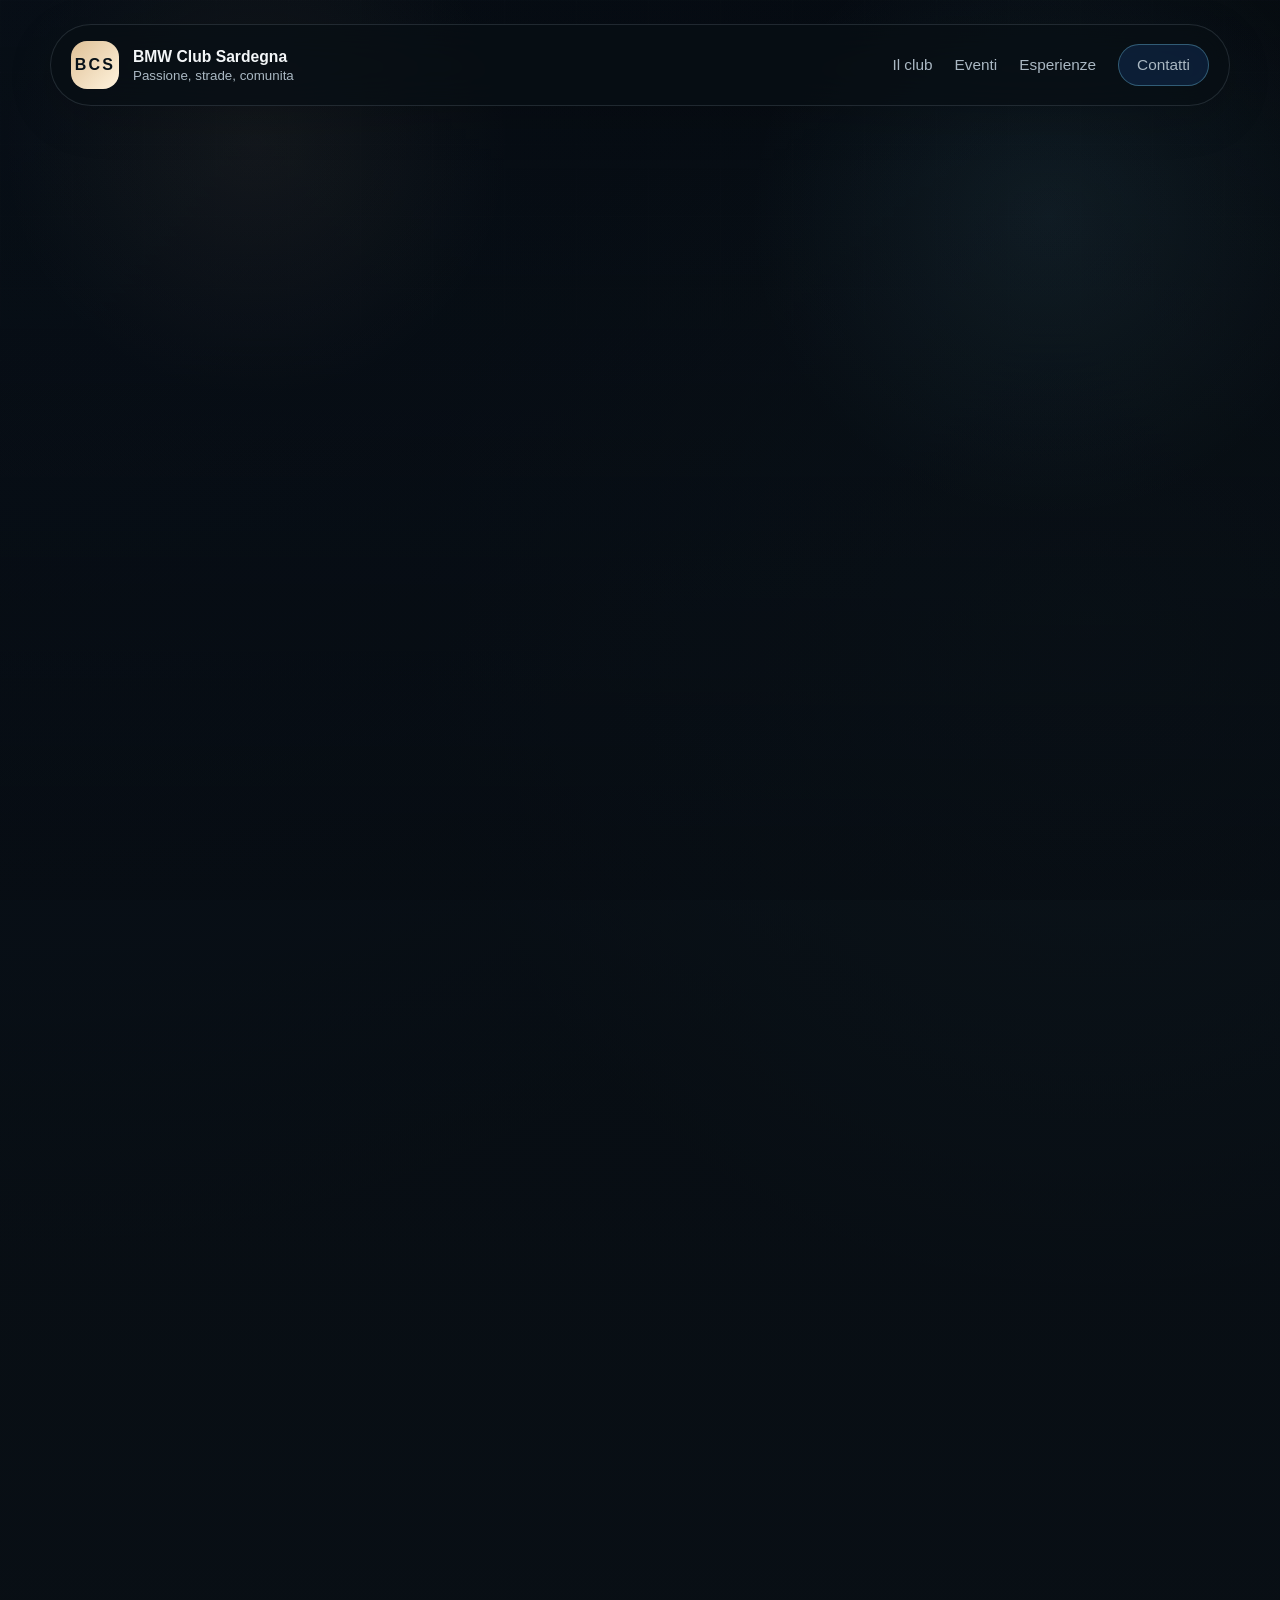
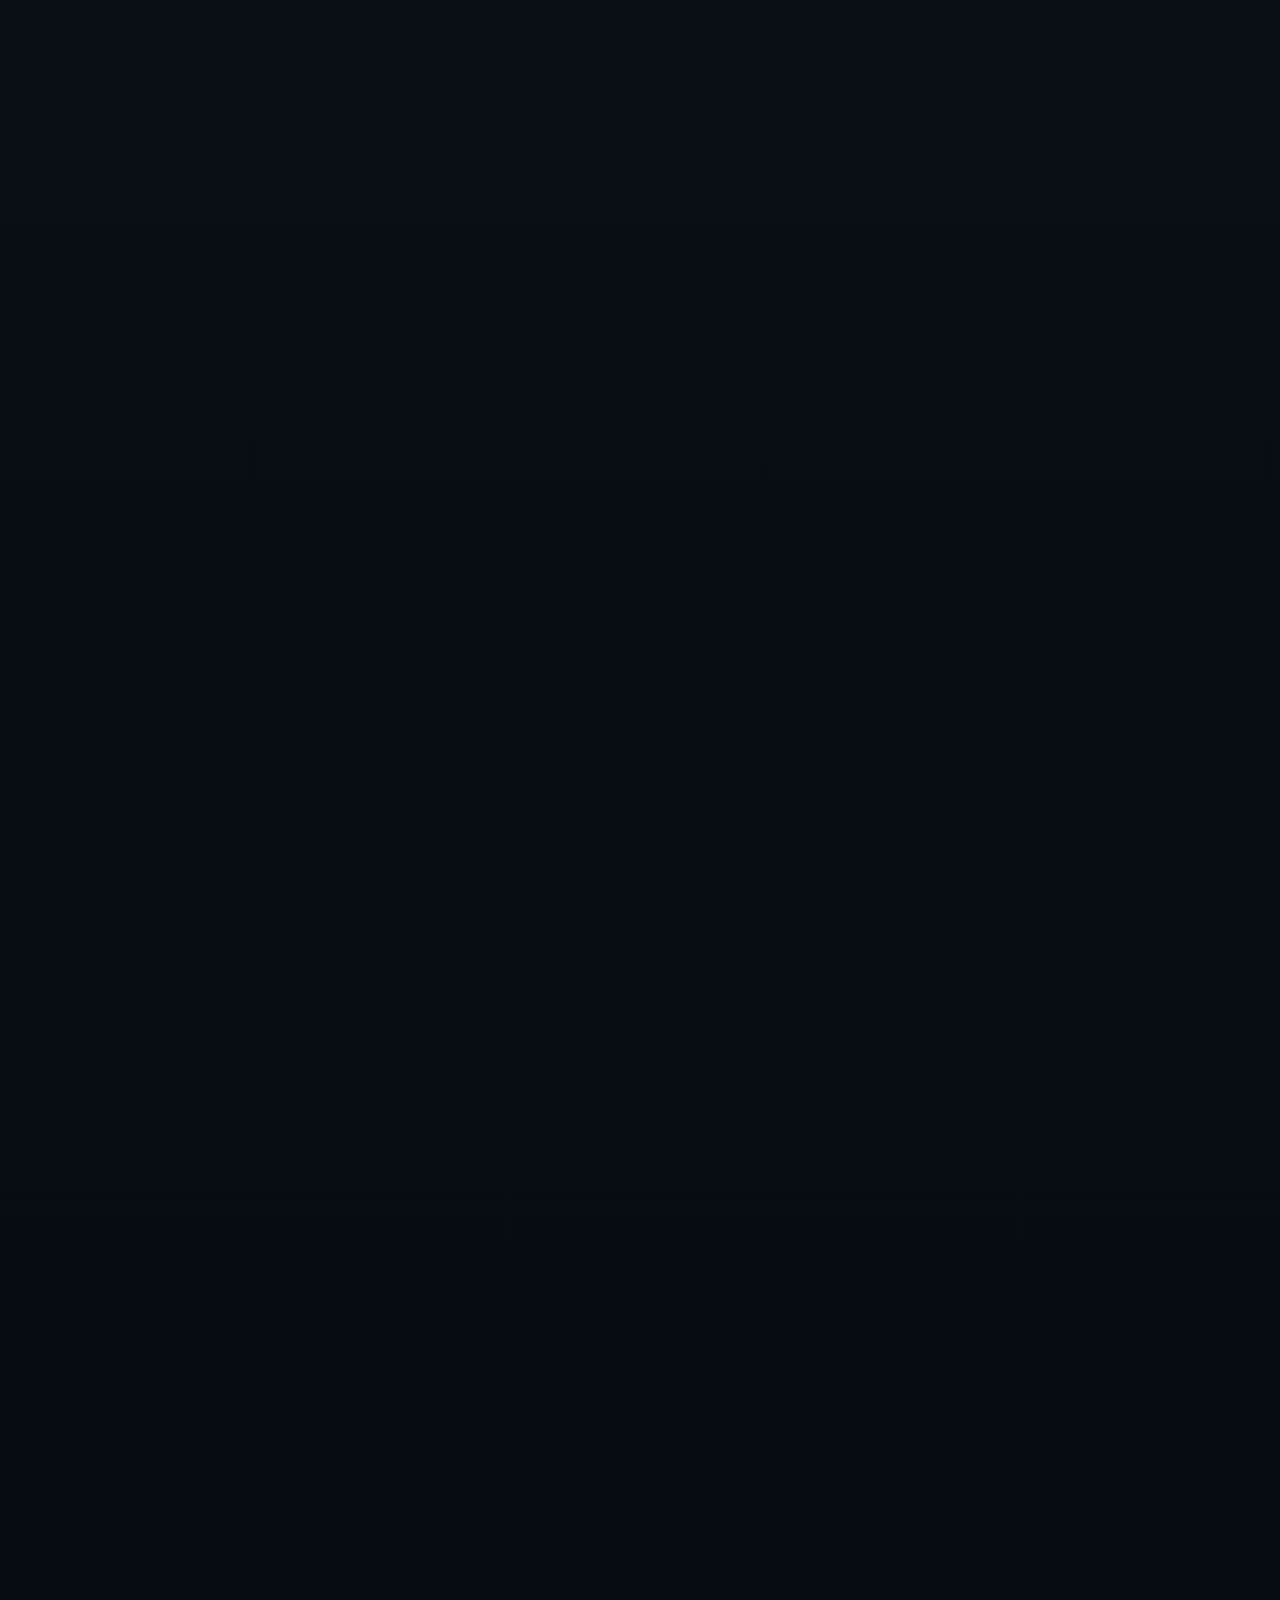
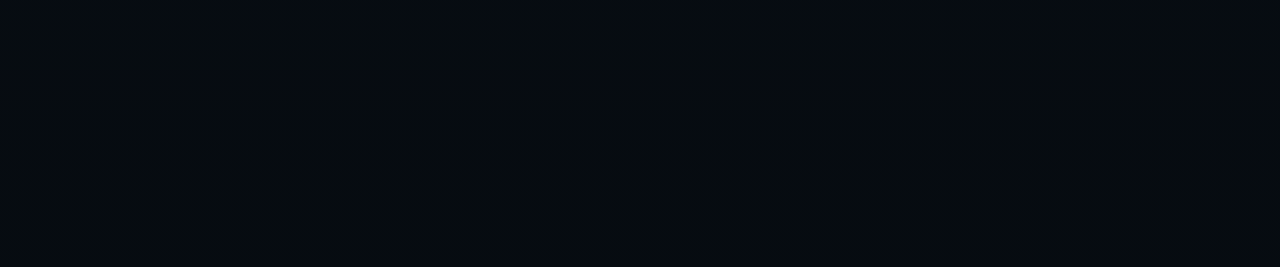
==== index.html @ da20e2d2 "add story club" ====
<!DOCTYPE html>
<html lang="it">
<head>
  <meta charset="UTF-8">
  <meta name="viewport" content="width=device-width, initial-scale=1.0">
  <meta
    name="description"
    content="BMW Club Sardegna - community, raduni, viaggi su strada ed esperienze dedicate agli appassionati BMW in Sardegna."
  >
  <title>BMW Club Sardegna</title>
  <link rel="stylesheet" href="styles.css">
</head>
<body>
  <div class="page-shell">
    <header class="site-header">
      <a class="brand" href="#top" aria-label="BMW Club Sardegna Home">
        <span class="brand-mark">BCS</span>
        <span class="brand-copy">
          <strong>BMW Club Sardegna</strong>
          <small>Passione, strade, comunita</small>
        </span>
      </a>

      <button class="nav-toggle" type="button" aria-expanded="false" aria-controls="site-nav">
        Menu
      </button>

      <nav class="site-nav" id="site-nav" aria-label="Navigazione principale">
        <a href="#club">Il club</a>
        <a href="#eventi">Eventi</a>
        <a href="#esperienze">Esperienze</a>
        <a class="nav-cta" href="#contatti">Contatti</a>
      </nav>
    </header>

    <main id="top">
      <section class="hero hero-photo reveal">
        <div class="hero-copy">
          <p class="eyebrow">BMW lifestyle in Sardegna</p>
          <h1>Il punto di ritrovo per chi vive la guida come esperienza.</h1>
          <p class="hero-text">
            Un'interfaccia elegante e moderna per raccontare il tuo club: raduni panoramici,
            eventi esclusivi, tour costieri e una comunita costruita intorno alla cultura BMW.
          </p>

          <div class="hero-actions">
            <a class="button button-primary" href="#contatti">Contattaci</a>
            <a class="button button-secondary" href="#eventi">Scopri gli eventi</a>
          </div>

          <div class="hero-stats">
            <article>
              <strong>12+</strong>
              <span>tour iconici da raccontare</span>
            </article>
            <article>
              <strong>4 stagioni</strong>
              <span>eventi tra mare, citta e montagna</span>
            </article>
            <article>
              <strong>1 comunita</strong>
              <span>appassionati uniti dalla stessa passione</span>
            </article>
          </div>
        </div>

        <div class="hero-visual">
          <div class="showcase-card main-card">
            <span class="card-tag">Club panorama</span>
            <h2>Le vostre auto, il mare, la strada.</h2>
            <p>La hero e ora pensata per ospitare una foto reale del club come sfondo principale.</p>
          </div>

          <div class="showcase-card side-card">
            <span class="mini-label">Prossimo concept event</span>
            <strong>Sunrise Drive</strong>
            <p>Ritrovo all'alba, percorso panoramico, colazione in club house.</p>
          </div>

          <div class="showcase-grid">
            <article>
              <span>Club identity</span>
              <strong>Elegante</strong>
            </article>
            <article>
              <span>Esperienza</span>
              <strong>Premium</strong>
            </article>
            <article>
              <span>Territorio</span>
              <strong>Sardegna</strong>
            </article>
          </div>
        </div>
      </section>

      <section class="section intro reveal" id="club">
        <div class="section-heading">
          <p class="eyebrow">Il club</p>
          <h2>Una presenza digitale pensata per dare carattere alla comunita.</h2>
        </div>

        <div class="intro-layout">
          <a class="panel panel-large panel-link" href="storia.html">
            <span class="panel-kicker">La nostra storia</span>
            <p>
              Il BMW Club Sardegna nasce nei primi mesi del 2016 da un&rsquo;idea semplice, ma
              destinata a crescere nel tempo: riunire appassionati del marchio BMW in un&rsquo;unica,
              vera comunita.
            </p>
            <span class="panel-action">Apri la pagina dedicata</span>
          </a>

          <article class="panel">
            <span class="panel-index">01</span>
            <h3>Raduni curati</h3>
            <p>Presentazione chiara di date, location, partner e programma della giornata.</p>
          </article>

          <article class="panel">
            <span class="panel-index">02</span>
            <h3>Storytelling locale</h3>
            <p>Valorizza il legame con la Sardegna tramite itinerari, gallery e punti di ritrovo.</p>
          </article>

          <article class="panel">
            <span class="panel-index">03</span>
            <h3>Area soci</h3>
            <p>Base pronta per aggiungere news, sponsor, convenzioni e calendario eventi.</p>
          </article>
        </div>
      </section>

      <section class="section routes reveal" id="eventi">
        <div class="section-heading">
          <p class="eyebrow">Eventi in evidenza</p>
          <h2>Tre format perfetti per dare ritmo al calendario del club.</h2>
        </div>

        <div class="route-grid">
          <article class="route-card route-card-a">
            <div>
              <span class="route-kicker">Drive Series</span>
              <h3>Blue Coast Run</h3>
            </div>
            <p>Percorso costiero, tappe fotografiche e pranzo conviviale vista mare.</p>
          </article>

          <article class="route-card route-card-b">
            <div>
              <span class="route-kicker">Community Night</span>
              <h3>Club Lounge Evening</h3>
            </div>
            <p>Incontro serale con partner, presentazioni auto e contenuti social dedicati.</p>
          </article>

          <article class="route-card route-card-c">
            <div>
              <span class="route-kicker">Signature Tour</span>
              <h3>Mountain & Asphalt</h3>
            </div>
            <p>Esperienza premium tra curve panoramiche, hospitality e momenti esclusivi.</p>
          </article>
        </div>
      </section>

      <section class="section experience reveal" id="esperienze">
        <div class="section-heading">
          <p class="eyebrow">Esperienze</p>
          <h2>Un'interfaccia immersiva che trasmette status, movimento e appartenenza.</h2>
        </div>

        <div class="experience-layout">
          <article class="experience-copy">
            <p>
              Ho impostato una direzione visiva premium: superfici scure, luce satinata, blu BMW,
              sabbia mediterranea e card che ricordano cruscotti, mappe e itinerari.
            </p>
            <ul class="feature-list">
              <li>Hero ad alto impatto con CTA immediate</li>
              <li>Sezioni modulari facili da aggiornare</li>
              <li>Layout responsive per mobile, tablet e desktop</li>
              <li>Animazioni leggere in ingresso durante lo scroll</li>
            </ul>
          </article>

          <article class="experience-board">
            <div class="board-row">
              <span>Visual language</span>
              <strong>Premium coastal motion</strong>
            </div>
            <div class="board-row">
              <span>Tono</span>
              <strong>Elegante, sportivo, accogliente</strong>
            </div>
            <div class="board-row">
              <span>Utilizzo ideale</span>
              <strong>Landing page, home ufficiale, presentazione club</strong>
            </div>
          </article>
        </div>
      </section>

    </main>

    <footer class="site-footer reveal" id="contatti">
      <div>
        <p class="eyebrow">BMW Club Sardegna</p>
        <h2>Contatti ufficiali</h2>
      </div>

      <div class="footer-actions">
        <a href="mailto:bmwclubsardegna@gmail.com">bmwclubsardegna@gmail.com</a>
        <a
          href="https://www.instagram.com/bmwclubsardegna?igsh=Yzhwczg0aXAxNGQ3"
          target="_blank"
          rel="noreferrer"
          aria-label="Instagram BMW Club Sardegna"
        >Instagram</a>
        <a href="https://www.facebook.com/share/g/18JXau4AAo/" target="_blank" rel="noreferrer">Facebook</a>
      </div>

      <p class="footer-note">
        <span id="current-year"></span> BMW Club Sardegna. Concept grafico sviluppato come base del sito.
      </p>
    </footer>
  </div>

  <script src="script.js"></script>
</body>
</html>
---- styles.css ----
:root {
  --bg: #0a1118;
  --bg-soft: #101a24;
  --surface: rgba(16, 26, 36, 0.78);
  --surface-strong: rgba(11, 18, 26, 0.94);
  --line: rgba(166, 184, 198, 0.16);
  --text: #f3f6f8;
  --muted: #aab8c3;
  --blue: #2f80ff;
  --cyan: #7bd7f6;
  --sand: #dfc197;
  --hero-photo: url("./assets/bmw-club-sardegna-hero.jpg");
  --showcase-photo: url("./assets/club-showcase-bg.jpeg");
  --shadow: 0 30px 80px rgba(0, 0, 0, 0.28);
  --radius-xl: 32px;
  --radius-lg: 24px;
  --radius-md: 18px;
  --max-width: 1180px;
}

* {
  box-sizing: border-box;
}

html {
  scroll-behavior: smooth;
}

body {
  margin: 0;
  min-height: 100vh;
  font-family: "Aptos", "Segoe UI Variable", "Trebuchet MS", sans-serif;
  color: var(--text);
  background:
    linear-gradient(180deg, rgba(6, 11, 16, 0.84) 0%, rgba(6, 11, 16, 0.7) 42%, rgba(6, 11, 16, 0.88) 100%),
    radial-gradient(circle at top left, rgba(47, 128, 255, 0.18), transparent 34%),
    radial-gradient(circle at 85% 18%, rgba(123, 215, 246, 0.14), transparent 22%),
    var(--hero-photo) center center / cover fixed no-repeat,
    linear-gradient(180deg, #081017 0%, #0f1821 48%, #091017 100%);
}

body::before {
  content: "";
  position: fixed;
  inset: 0;
  pointer-events: none;
  background-image:
    linear-gradient(rgba(255, 255, 255, 0.02) 1px, transparent 1px),
    linear-gradient(90deg, rgba(255, 255, 255, 0.02) 1px, transparent 1px);
  background-size: 72px 72px;
  mask-image: linear-gradient(180deg, rgba(0, 0, 0, 0.5), transparent 90%);
}

body::after {
  content: "";
  position: fixed;
  inset: 0;
  pointer-events: none;
  background:
    linear-gradient(180deg, rgba(7, 12, 18, 0.24), rgba(7, 12, 18, 0.5)),
    radial-gradient(circle at 20% 16%, rgba(223, 193, 151, 0.08), transparent 20%),
    radial-gradient(circle at 82% 24%, rgba(123, 215, 246, 0.1), transparent 24%);
}

a {
  color: inherit;
  text-decoration: none;
}

button {
  font: inherit;
}

.page-shell {
  width: min(calc(100% - 32px), var(--max-width));
  margin: 0 auto;
  padding: 24px 0 48px;
}

.site-header {
  position: sticky;
  top: 18px;
  z-index: 20;
  display: flex;
  align-items: center;
  justify-content: space-between;
  gap: 20px;
  padding: 16px 20px;
  border: 1px solid var(--line);
  border-radius: 999px;
  background: rgba(8, 14, 20, 0.72);
  backdrop-filter: blur(18px);
  box-shadow: 0 12px 45px rgba(0, 0, 0, 0.16);
}

.brand {
  display: inline-flex;
  align-items: center;
  gap: 14px;
}

.brand-mark {
  display: grid;
  place-items: center;
  width: 48px;
  height: 48px;
  border-radius: 16px;
  color: #071118;
  font-weight: 800;
  letter-spacing: 0.14em;
  background: linear-gradient(135deg, var(--sand), #fff3dd);
}

.brand-copy {
  display: flex;
  flex-direction: column;
  gap: 2px;
}

.brand-copy strong {
  font-size: 0.98rem;
}

.brand-copy small,
.site-nav a,
.hero-text,
.hero-stats span,
.panel p,
.route-card p,
.experience-copy p,
.feature-list li,
.board-row span,
.footer-note,
.footer-actions a {
  color: var(--muted);
}

.site-nav {
  display: flex;
  align-items: center;
  gap: 22px;
}

.site-nav a {
  font-size: 0.96rem;
  transition: color 180ms ease, transform 180ms ease;
}

.site-nav a:hover,
.site-nav a:focus-visible,
.footer-actions a:hover,
.footer-actions a:focus-visible {
  color: var(--text);
}

.nav-cta {
  padding: 11px 18px;
  border: 1px solid rgba(123, 215, 246, 0.34);
  border-radius: 999px;
  background: rgba(47, 128, 255, 0.14);
}

.nav-toggle {
  display: none;
  padding: 10px 14px;
  border: 1px solid var(--line);
  border-radius: 999px;
  color: var(--text);
  background: rgba(255, 255, 255, 0.04);
}

.hero,
.section,
.site-footer {
  position: relative;
  overflow: hidden;
  border: 1px solid var(--line);
  border-radius: var(--radius-xl);
  background: linear-gradient(180deg, rgba(18, 29, 40, 0.92), rgba(9, 15, 22, 0.9));
  box-shadow: var(--shadow);
}

.hero {
  display: grid;
  grid-template-columns: 1.2fr 0.9fr;
  gap: 34px;
  margin-top: 24px;
  padding: 56px;
  min-height: 78vh;
  align-items: end;
  background:
    linear-gradient(90deg, rgba(5, 10, 15, 0.86) 0%, rgba(5, 10, 15, 0.64) 42%, rgba(5, 10, 15, 0.4) 72%, rgba(5, 10, 15, 0.72) 100%),
    linear-gradient(180deg, rgba(7, 12, 17, 0.12) 0%, rgba(7, 12, 17, 0.58) 100%),
    linear-gradient(180deg, rgba(18, 29, 40, 0.92), rgba(9, 15, 22, 0.9));
}

.hero::before,
.section::before,
.site-footer::before {
  content: "";
  position: absolute;
  inset: auto -12% -45% auto;
  width: 340px;
  height: 340px;
  border-radius: 50%;
  background: radial-gradient(circle, rgba(47, 128, 255, 0.26), transparent 68%);
  pointer-events: none;
}

.hero::after {
  content: "";
  position: absolute;
  inset: 0;
  background:
    radial-gradient(circle at 18% 20%, rgba(123, 215, 246, 0.18), transparent 28%),
    linear-gradient(180deg, rgba(255, 255, 255, 0.03), transparent 28%);
  pointer-events: none;
}

.eyebrow {
  margin: 0 0 12px;
  text-transform: uppercase;
  letter-spacing: 0.26em;
  font-size: 0.78rem;
  color: var(--sand);
}

h1,
h2,
h3 {
  margin: 0;
  line-height: 0.95;
}

h1,
.section-heading h2,
.site-footer h2 {
  font-family: "Palatino Linotype", "Book Antiqua", Georgia, serif;
}

h1 {
  max-width: 10ch;
  font-size: clamp(3.6rem, 8vw, 6.8rem);
  letter-spacing: -0.04em;
}

.hero-text {
  max-width: 58ch;
  margin: 24px 0 0;
  font-size: 1.05rem;
  line-height: 1.7;
}

.hero-copy,
.hero-visual {
  position: relative;
  z-index: 1;
}

.hero-copy {
  max-width: 760px;
  padding: 30px;
  border: 1px solid rgba(255, 255, 255, 0.12);
  border-radius: 30px;
  background: linear-gradient(180deg, rgba(6, 11, 16, 0.72), rgba(6, 11, 16, 0.5));
  backdrop-filter: blur(14px);
}

.hero-actions {
  display: flex;
  flex-wrap: wrap;
  gap: 14px;
  margin-top: 28px;
}

.button {
  display: inline-flex;
  align-items: center;
  justify-content: center;
  min-height: 52px;
  padding: 0 22px;
  border-radius: 999px;
  font-weight: 700;
  transition: transform 180ms ease, border-color 180ms ease, background 180ms ease;
}

.button:hover,
.button:focus-visible {
  transform: translateY(-1px);
}

.button-primary {
  color: #061018;
  background: linear-gradient(135deg, var(--sand), #fff0d8);
}

.button-secondary {
  border: 1px solid rgba(255, 255, 255, 0.14);
  background: rgba(255, 255, 255, 0.04);
}

.hero-stats {
  display: grid;
  grid-template-columns: repeat(3, minmax(0, 1fr));
  gap: 14px;
  margin-top: 42px;
}

.hero-stats article,
.showcase-card,
.showcase-grid article,
.panel,
.route-card,
.experience-board {
  border: 1px solid rgba(255, 255, 255, 0.08);
  background: linear-gradient(180deg, rgba(255, 255, 255, 0.05), rgba(255, 255, 255, 0.03));
  backdrop-filter: blur(10px);
}

.hero-stats article {
  padding: 18px;
  border-radius: var(--radius-md);
  background: linear-gradient(180deg, rgba(8, 14, 19, 0.64), rgba(8, 14, 19, 0.48));
}

.hero-stats strong {
  display: block;
  margin-bottom: 8px;
  font-size: 1.4rem;
}

.hero-visual {
  display: grid;
  align-content: center;
  gap: 18px;
}

.showcase-card {
  position: relative;
  overflow: hidden;
  border-radius: 28px;
  padding: 26px;
  background: linear-gradient(180deg, rgba(7, 12, 18, 0.72), rgba(7, 12, 18, 0.56));
}

.main-card {
  min-height: 320px;
  background:
    linear-gradient(180deg, rgba(6, 10, 14, 0.18), rgba(6, 10, 14, 0.72)),
    linear-gradient(135deg, rgba(5, 10, 14, 0.08), rgba(5, 10, 14, 0.56)),
    radial-gradient(circle at 25% 18%, rgba(123, 215, 246, 0.24), transparent 28%),
    var(--showcase-photo) center center / cover no-repeat,
    linear-gradient(135deg, rgba(47, 128, 255, 0.22), rgba(8, 12, 17, 0.78));
}

.main-card::after {
  content: "";
  position: absolute;
  inset: auto -5% -25% 24%;
  height: 160px;
  border-top: 2px solid rgba(255, 255, 255, 0.2);
  border-radius: 50%;
  transform: rotate(-8deg);
  opacity: 0.65;
}

.card-tag,
.mini-label,
.route-kicker {
  display: inline-flex;
  align-items: center;
  gap: 8px;
  margin-bottom: 16px;
  font-size: 0.78rem;
  text-transform: uppercase;
  letter-spacing: 0.18em;
  color: var(--cyan);
}

.main-card h2 {
  max-width: 8ch;
  font-size: clamp(2.6rem, 4vw, 4rem);
}

.main-card p,
.side-card p {
  max-width: 26ch;
  margin-top: 14px;
  line-height: 1.7;
}

.side-card {
  margin-left: auto;
  width: min(100%, 320px);
  background: linear-gradient(180deg, rgba(7, 12, 18, 0.82), rgba(7, 12, 18, 0.68));
}

.side-card strong {
  display: block;
  font-size: 1.5rem;
}

.showcase-grid {
  display: grid;
  grid-template-columns: repeat(3, minmax(0, 1fr));
  gap: 12px;
}

.showcase-grid article {
  padding: 18px 16px;
  border-radius: 20px;
  background: linear-gradient(180deg, rgba(7, 12, 18, 0.78), rgba(7, 12, 18, 0.58));
}

.showcase-grid span,
.panel-index {
  color: var(--sand);
  font-size: 0.88rem;
}

.panel-kicker {
  display: inline-flex;
  align-items: center;
  margin-bottom: 18px;
  font-size: 0.78rem;
  letter-spacing: 0.18em;
  text-transform: uppercase;
  color: var(--cyan);
}

.showcase-grid strong,
.panel h3,
.route-card h3 {
  display: block;
  margin-top: 10px;
  font-size: 1.26rem;
}

.section,
.site-footer {
  margin-top: 22px;
  padding: 42px;
}

.section-heading {
  display: grid;
  gap: 10px;
  max-width: 760px;
  margin-bottom: 28px;
}

.section-heading h2,
.site-footer h2 {
  font-size: clamp(2.5rem, 4.8vw, 4.2rem);
  letter-spacing: -0.03em;
}

.intro-layout {
  display: grid;
  grid-template-columns: 1.3fr repeat(3, 1fr);
  gap: 16px;
}

.panel {
  min-height: 210px;
  padding: 24px;
  border-radius: var(--radius-lg);
}

.panel-large {
  display: flex;
  flex-direction: column;
  align-items: flex-start;
  justify-content: space-between;
  background:
    linear-gradient(180deg, rgba(255, 255, 255, 0.03), rgba(8, 12, 17, 0.08)),
    linear-gradient(135deg, rgba(223, 193, 151, 0.18), rgba(47, 128, 255, 0.12));
}

.panel-large p {
  max-width: 52ch;
  font-size: 1.08rem;
  line-height: 1.8;
}

.panel-link {
  transition: transform 180ms ease, border-color 180ms ease, background 180ms ease;
}

.panel-link:hover,
.panel-link:focus-visible {
  transform: translateY(-4px);
  border-color: rgba(123, 215, 246, 0.3);
  background:
    linear-gradient(180deg, rgba(255, 255, 255, 0.04), rgba(8, 12, 17, 0.1)),
    linear-gradient(135deg, rgba(223, 193, 151, 0.22), rgba(47, 128, 255, 0.16));
}

.panel-action {
  margin-top: 24px;
  font-weight: 700;
  color: var(--text);
}

.panel h3,
.route-card h3 {
  line-height: 1.08;
}

.panel p,
.route-card p {
  margin: 16px 0 0;
  line-height: 1.7;
}

.route-grid {
  display: grid;
  grid-template-columns: repeat(3, minmax(0, 1fr));
  gap: 16px;
}

.route-card {
  min-height: 280px;
  display: flex;
  flex-direction: column;
  justify-content: space-between;
  padding: 24px;
  border-radius: var(--radius-lg);
}

.route-card-a {
  background:
    linear-gradient(180deg, rgba(8, 12, 17, 0.2), rgba(8, 12, 17, 0.72)),
    linear-gradient(135deg, rgba(47, 128, 255, 0.58), rgba(123, 215, 246, 0.12));
}

.route-card-b {
  background:
    linear-gradient(180deg, rgba(8, 12, 17, 0.18), rgba(8, 12, 17, 0.7)),
    linear-gradient(135deg, rgba(223, 193, 151, 0.3), rgba(12, 22, 31, 0.2));
}

.route-card-c {
  background:
    linear-gradient(180deg, rgba(8, 12, 17, 0.2), rgba(8, 12, 17, 0.72)),
    linear-gradient(135deg, rgba(91, 113, 140, 0.54), rgba(18, 30, 42, 0.26));
}

.experience-layout {
  display: grid;
  grid-template-columns: 1.05fr 0.95fr;
  gap: 18px;
}

.experience-copy,
.experience-board {
  border-radius: var(--radius-lg);
  padding: 28px;
}

.experience-copy {
  background:
    linear-gradient(180deg, rgba(255, 255, 255, 0.03), rgba(255, 255, 255, 0.02)),
    rgba(7, 12, 18, 0.82);
}

.feature-list {
  display: grid;
  gap: 12px;
  padding: 0;
  margin: 24px 0 0;
  list-style: none;
}

.feature-list li {
  padding: 14px 16px;
  border: 1px solid rgba(255, 255, 255, 0.08);
  border-radius: 16px;
  background: rgba(255, 255, 255, 0.03);
}

.experience-board {
  display: grid;
  gap: 14px;
}

.board-row {
  padding: 18px 20px;
  border-radius: 18px;
  background: rgba(255, 255, 255, 0.04);
}

.board-row strong {
  display: block;
  margin-top: 8px;
  font-size: 1.18rem;
}

.site-footer {
  display: grid;
  gap: 24px;
}

.story-page {
  display: grid;
  gap: 22px;
  margin-top: 24px;
}

.story-nav {
  gap: 14px;
}

.story-hero h1 {
  max-width: 14ch;
  font-size: clamp(3rem, 6vw, 5.2rem);
}

.story-lead {
  max-width: 70ch;
  margin: 10px 0 0;
  color: var(--muted);
  font-size: 1.08rem;
  line-height: 1.8;
}

.story-layout {
  display: grid;
  grid-template-columns: 1.25fr 0.75fr;
  gap: 18px;
}

.story-card {
  border: 1px solid rgba(255, 255, 255, 0.08);
  border-radius: var(--radius-lg);
  padding: 30px;
  background: linear-gradient(180deg, rgba(255, 255, 255, 0.04), rgba(255, 255, 255, 0.02));
  backdrop-filter: blur(10px);
}

.story-card-main p {
  margin: 0;
  color: var(--muted);
  font-size: 1.05rem;
  line-height: 1.9;
}

.story-card-main p + p {
  margin-top: 22px;
}

.story-card-side {
  display: grid;
  align-content: start;
  gap: 16px;
}

.story-milestone {
  padding: 18px 20px;
  border: 1px solid rgba(255, 255, 255, 0.08);
  border-radius: 18px;
  background: rgba(255, 255, 255, 0.03);
}

.story-milestone strong {
  display: block;
  font-size: 1.2rem;
  color: var(--sand);
}

.story-milestone p {
  margin: 10px 0 0;
  color: var(--muted);
  line-height: 1.7;
}

.footer-actions {
  display: flex;
  flex-wrap: wrap;
  gap: 18px;
}

.footer-note {
  margin: 0;
  padding-top: 8px;
  border-top: 1px solid rgba(255, 255, 255, 0.08);
}

.reveal {
  opacity: 0;
  transform: translateY(26px);
  transition: opacity 700ms ease, transform 700ms ease;
}

.reveal.is-visible {
  opacity: 1;
  transform: translateY(0);
}

@media (max-width: 1080px) {
  .hero,
  .intro-layout,
  .route-grid,
  .experience-layout,
  .story-layout {
    grid-template-columns: 1fr;
  }

  .hero {
    min-height: auto;
    background-position: center center;
  }

  h1 {
    max-width: 12ch;
  }

  .hero-stats,
  .showcase-grid {
    grid-template-columns: repeat(2, minmax(0, 1fr));
  }
}

@media (max-width: 760px) {
  body {
    background:
      linear-gradient(180deg, rgba(6, 11, 16, 0.88) 0%, rgba(6, 11, 16, 0.76) 42%, rgba(6, 11, 16, 0.9) 100%),
      radial-gradient(circle at top left, rgba(47, 128, 255, 0.16), transparent 34%),
      radial-gradient(circle at 85% 18%, rgba(123, 215, 246, 0.1), transparent 22%),
      var(--hero-photo) center center / cover no-repeat,
      linear-gradient(180deg, #081017 0%, #0f1821 48%, #091017 100%);
  }

  .page-shell {
    width: min(calc(100% - 20px), var(--max-width));
    padding-top: 16px;
  }

  .site-header {
    top: 10px;
    display: grid;
    grid-template-columns: 1fr auto;
    border-radius: 28px;
  }

  .nav-toggle {
    display: inline-flex;
    align-items: center;
    justify-content: center;
  }

  .site-nav {
    display: none;
    grid-column: 1 / -1;
    flex-direction: column;
    align-items: stretch;
    padding-top: 4px;
  }

  .site-nav.is-open {
    display: flex;
  }

  .hero,
  .section,
  .site-footer {
    padding: 28px 22px;
    border-radius: 28px;
  }

  .hero-copy {
    padding: 24px 20px;
    border-radius: 24px;
  }

  h1 {
    font-size: clamp(3rem, 16vw, 4.4rem);
  }

  .section-heading h2,
  .site-footer h2 {
    font-size: clamp(2.2rem, 11vw, 3.2rem);
  }

  .hero-stats,
  .showcase-grid {
    grid-template-columns: 1fr;
  }

  .button {
    width: 100%;
  }

  .footer-actions {
    flex-direction: column;
    gap: 12px;
  }
}

@media (prefers-reduced-motion: reduce) {
  html {
    scroll-behavior: auto;
  }

  *,
  *::before,
  *::after {
    animation: none !important;
    transition: none !important;
  }
}
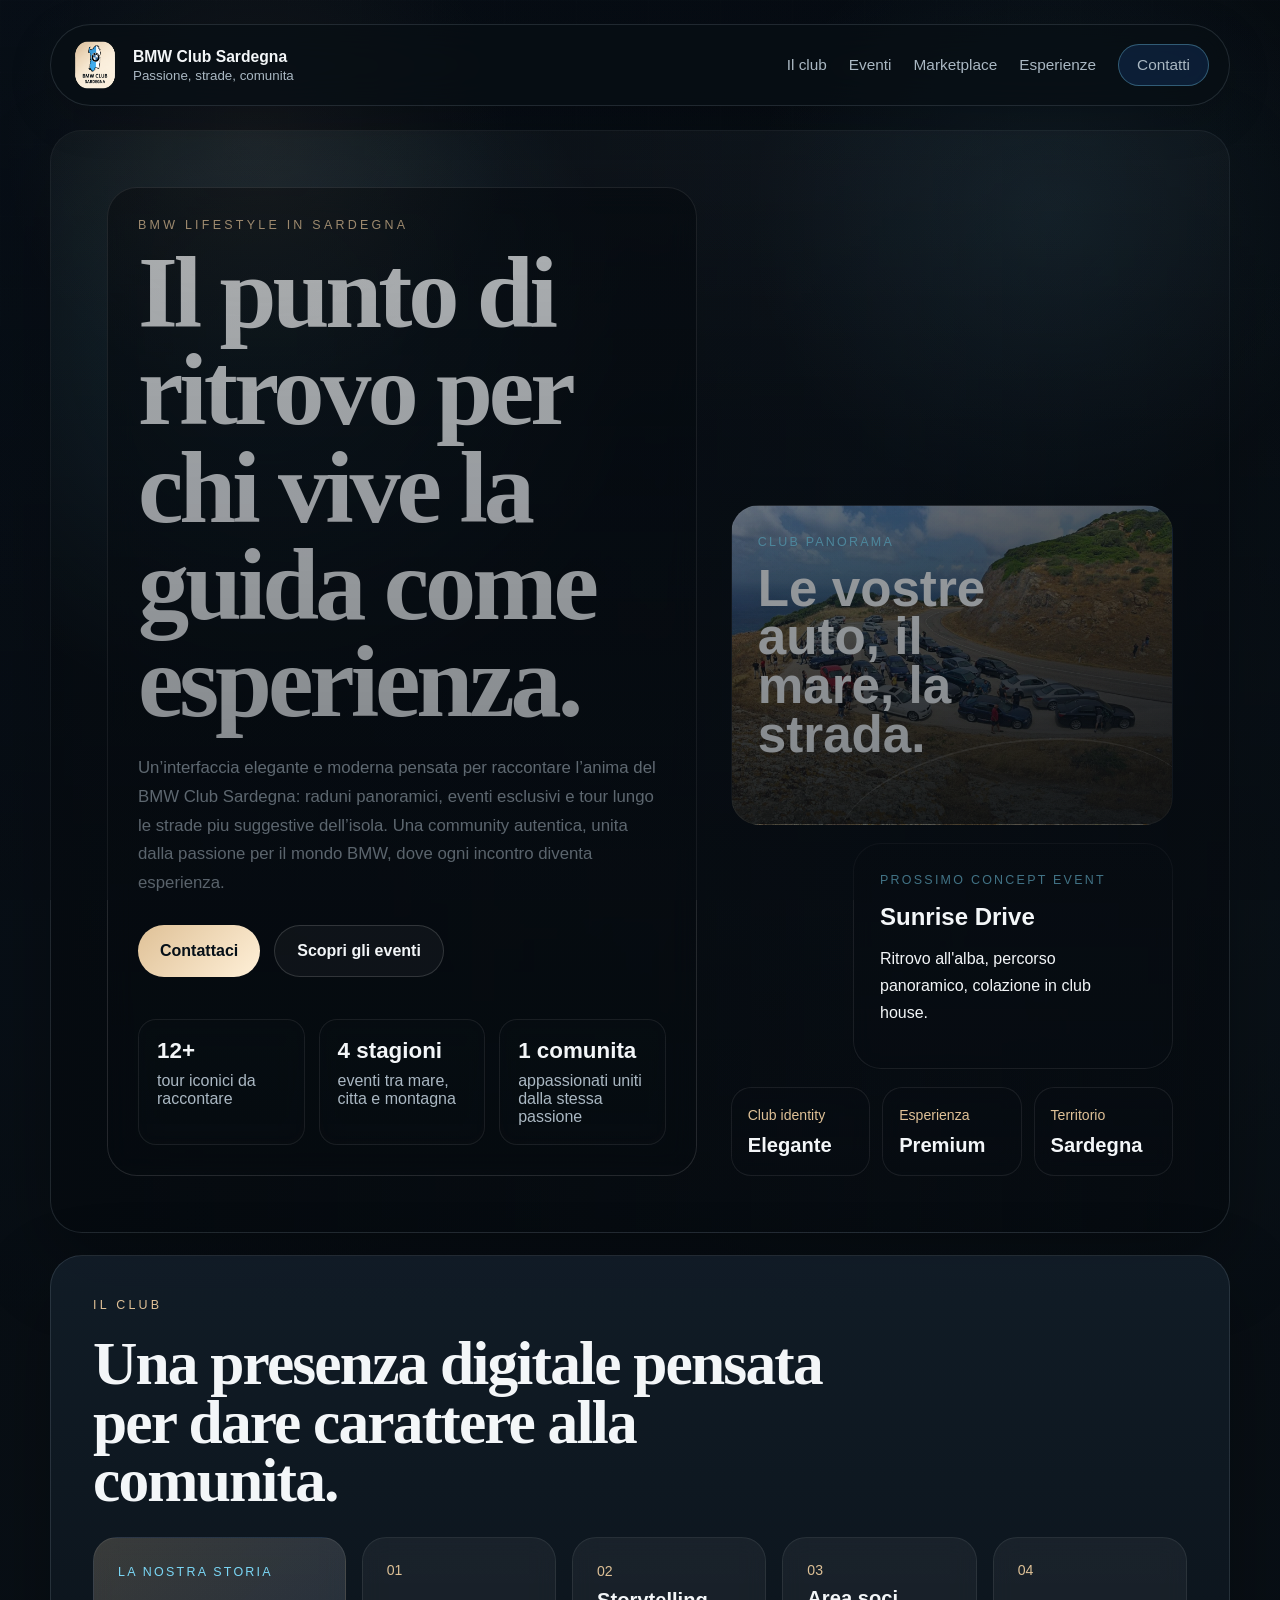
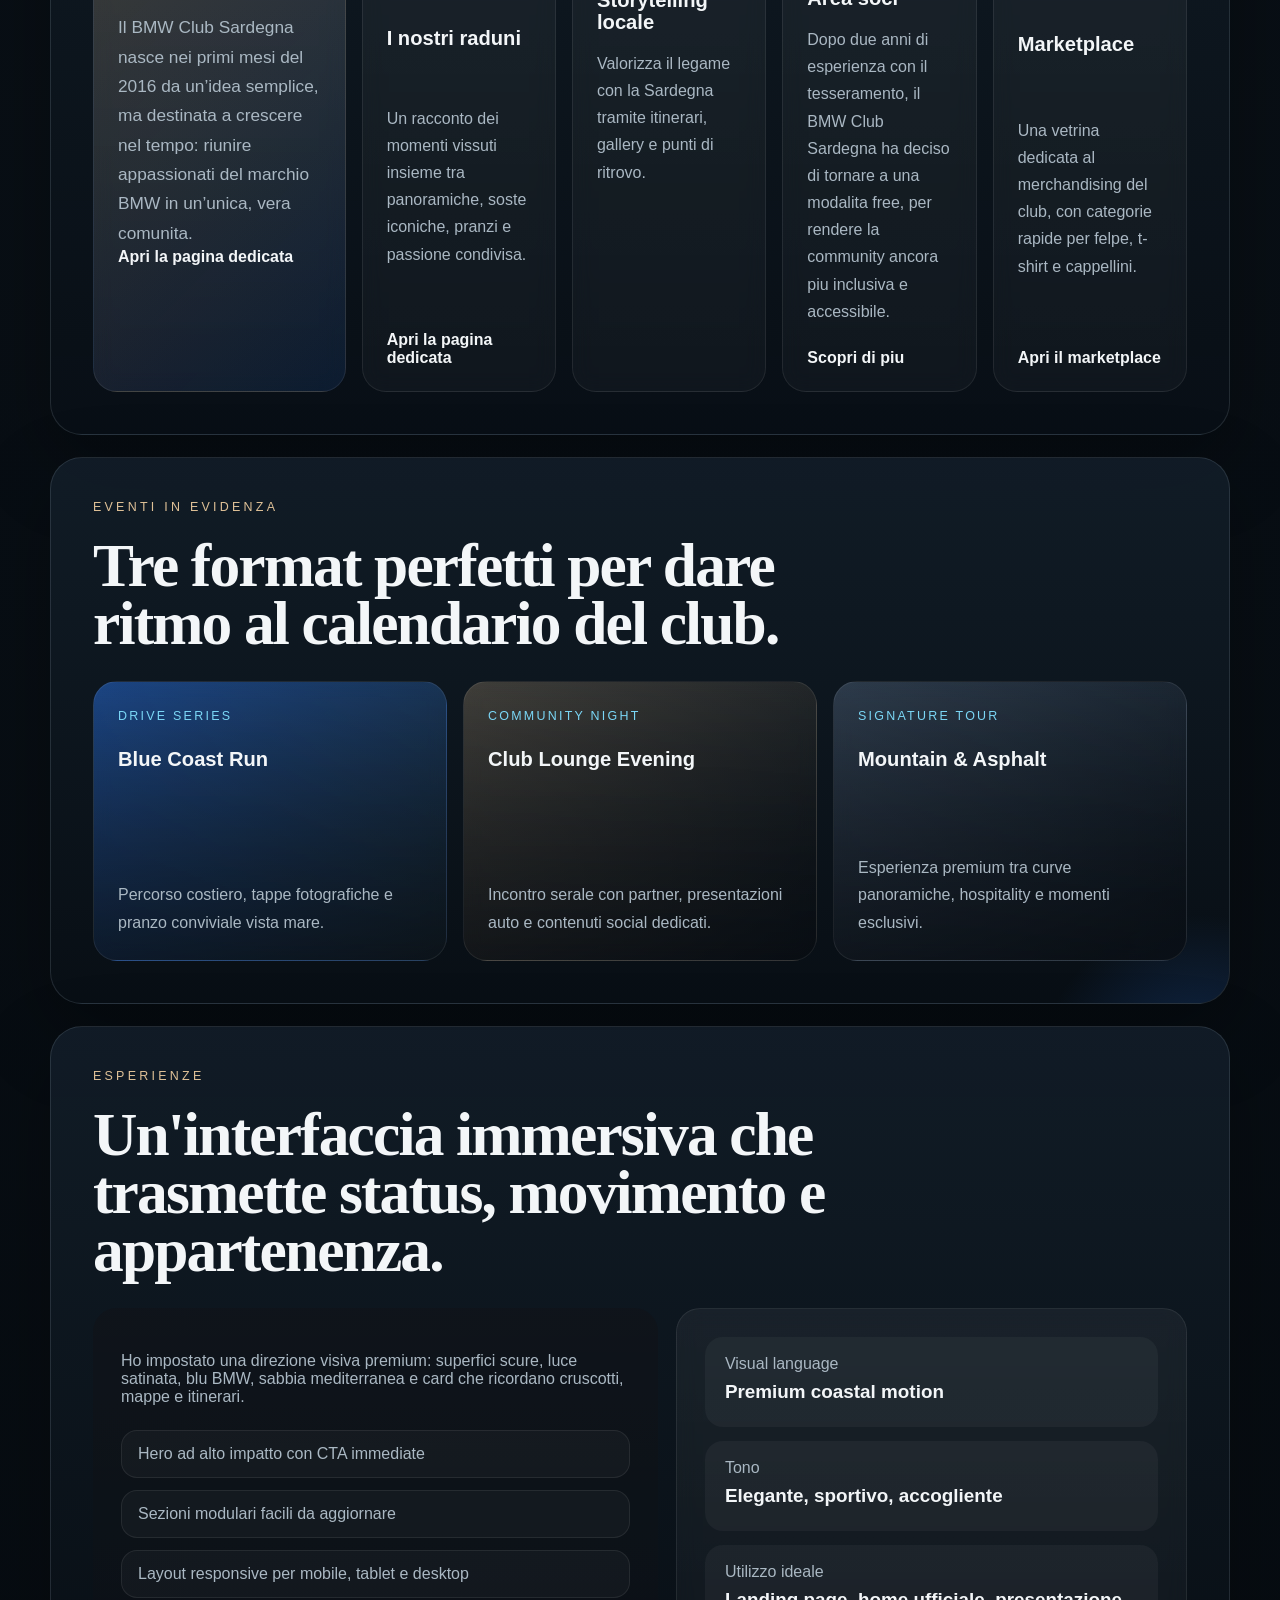
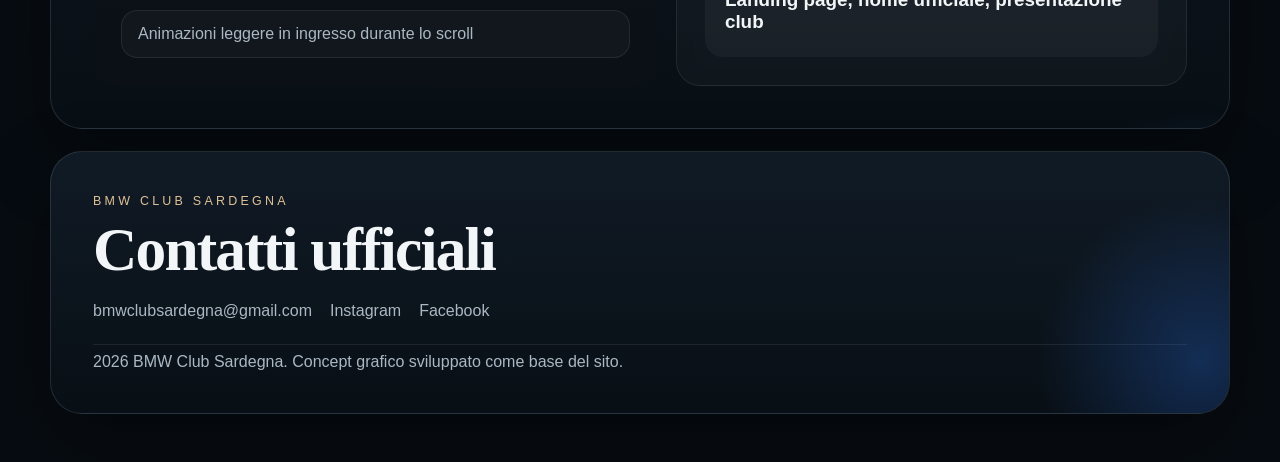
==== commit 4451fb44: "new logo" ====
--- a/index.html
+++ b/index.html
@@ -14,7 +14,7 @@
   <div class="page-shell">
     <header class="site-header">
       <a class="brand" href="#top" aria-label="BMW Club Sardegna Home">
-        <span class="brand-mark">BCS</span>
+        <img src="assets/logo-bcs.png" alt="BMW Club Sardegna Logo" class="brand-mark">
         <span class="brand-copy">
           <strong>BMW Club Sardegna</strong>
           <small>Passione, strade, comunita</small>
@@ -28,6 +28,7 @@
       <nav class="site-nav" id="site-nav" aria-label="Navigazione principale">
         <a href="#club">Il club</a>
         <a href="#eventi">Eventi</a>
+        <a href="marketplace.html">Marketplace</a>
         <a href="#esperienze">Esperienze</a>
         <a class="nav-cta" href="#contatti">Contatti</a>
       </nav>
@@ -39,8 +40,10 @@
           <p class="eyebrow">BMW lifestyle in Sardegna</p>
           <h1>Il punto di ritrovo per chi vive la guida come esperienza.</h1>
           <p class="hero-text">
-            Un'interfaccia elegante e moderna per raccontare il tuo club: raduni panoramici,
-            eventi esclusivi, tour costieri e una comunita costruita intorno alla cultura BMW.
+            Un&rsquo;interfaccia elegante e moderna pensata per raccontare l&rsquo;anima del BMW Club
+            Sardegna: raduni panoramici, eventi esclusivi e tour lungo le strade piu suggestive
+            dell&rsquo;isola. Una community autentica, unita dalla passione per il mondo BMW, dove
+            ogni incontro diventa esperienza.
           </p>
 
           <div class="hero-actions">
@@ -68,7 +71,6 @@
           <div class="showcase-card main-card">
             <span class="card-tag">Club panorama</span>
             <h2>Le vostre auto, il mare, la strada.</h2>
-            <p>La hero e ora pensata per ospitare una foto reale del club come sfondo principale.</p>
           </div>
 
           <div class="showcase-card side-card">
@@ -111,11 +113,15 @@
             <span class="panel-action">Apri la pagina dedicata</span>
           </a>
 
-          <article class="panel">
+          <a class="panel panel-link panel-compact" href="raduni.html">
             <span class="panel-index">01</span>
-            <h3>Raduni curati</h3>
-            <p>Presentazione chiara di date, location, partner e programma della giornata.</p>
-          </article>
+            <h3>I nostri raduni</h3>
+            <p>
+              Un racconto dei momenti vissuti insieme tra panoramiche, soste iconiche, pranzi e
+              passione condivisa.
+            </p>
+            <span class="panel-action">Apri la pagina dedicata</span>
+          </a>
 
           <article class="panel">
             <span class="panel-index">02</span>
@@ -123,11 +129,25 @@
             <p>Valorizza il legame con la Sardegna tramite itinerari, gallery e punti di ritrovo.</p>
           </article>
 
-          <article class="panel">
+          <a class="panel panel-link panel-compact" href="community.html">
             <span class="panel-index">03</span>
             <h3>Area soci</h3>
-            <p>Base pronta per aggiungere news, sponsor, convenzioni e calendario eventi.</p>
-          </article>
+            <p>
+              Dopo due anni di esperienza con il tesseramento, il BMW Club Sardegna ha deciso di
+              tornare a una modalita free, per rendere la community ancora piu inclusiva e accessibile.
+            </p>
+            <span class="panel-action">Scopri di piu</span>
+          </a>
+
+          <a class="panel panel-link panel-compact" href="marketplace.html">
+            <span class="panel-index">04</span>
+            <h3>Marketplace</h3>
+            <p>
+              Una vetrina dedicata al merchandising del club, con categorie rapide per felpe,
+              t-shirt e cappellini.
+            </p>
+            <span class="panel-action">Apri il marketplace</span>
+          </a>
         </div>
       </section>
 
--- a/styles.css
+++ b/styles.css
@@ -457,7 +457,7 @@
 
 .intro-layout {
   display: grid;
-  grid-template-columns: 1.3fr repeat(3, 1fr);
+  grid-template-columns: 1.3fr repeat(4, 1fr);
   gap: 16px;
 }
 
@@ -484,6 +484,7 @@
 }
 
 .panel-link {
+  display: block;
   transition: transform 180ms ease, border-color 180ms ease, background 180ms ease;
 }
 
@@ -500,6 +501,12 @@
   margin-top: 24px;
   font-weight: 700;
   color: var(--text);
+}
+
+.panel-compact {
+  display: flex;
+  flex-direction: column;
+  justify-content: space-between;
 }
 
 .panel h3,
@@ -655,6 +662,169 @@
   gap: 16px;
 }
 
+.marketplace-page {
+  gap: 22px;
+}
+
+.marketplace-section {
+  display: grid;
+  gap: 26px;
+}
+
+.marketplace-tabs {
+  display: flex;
+  flex-wrap: wrap;
+  gap: 12px;
+}
+
+.marketplace-tab {
+  min-height: 50px;
+  padding: 0 20px;
+  border: 1px solid rgba(255, 255, 255, 0.12);
+  border-radius: 999px;
+  color: var(--muted);
+  background: rgba(255, 255, 255, 0.04);
+  cursor: pointer;
+  transition: transform 180ms ease, border-color 180ms ease, color 180ms ease, background 180ms ease;
+}
+
+.marketplace-tab:hover,
+.marketplace-tab:focus-visible {
+  color: var(--text);
+  border-color: rgba(123, 215, 246, 0.38);
+}
+
+.marketplace-tab.is-active {
+  color: #061018;
+  border-color: transparent;
+  background: linear-gradient(135deg, var(--sand), #fff0d8);
+}
+
+.marketplace-panel {
+  display: none;
+}
+
+.marketplace-panel.is-active {
+  display: block;
+}
+
+.marketplace-order-layout {
+  display: grid;
+  grid-template-columns: 0.82fr 1.18fr;
+  gap: 18px;
+}
+
+.product-grid {
+  display: grid;
+  grid-template-columns: repeat(3, minmax(0, 1fr));
+  gap: 16px;
+}
+
+.product-card {
+  min-height: 220px;
+  padding: 24px;
+  border: 1px solid rgba(255, 255, 255, 0.08);
+  border-radius: var(--radius-lg);
+  background:
+    linear-gradient(180deg, rgba(255, 255, 255, 0.04), rgba(255, 255, 255, 0.02)),
+    linear-gradient(135deg, rgba(47, 128, 255, 0.12), rgba(223, 193, 151, 0.08));
+  backdrop-filter: blur(10px);
+}
+
+.product-tag {
+  display: inline-flex;
+  margin-bottom: 18px;
+  font-size: 0.78rem;
+  text-transform: uppercase;
+  letter-spacing: 0.18em;
+  color: var(--cyan);
+}
+
+.product-card h3 {
+  line-height: 1.08;
+}
+
+.product-card p {
+  margin: 16px 0 0;
+  color: var(--muted);
+  line-height: 1.7;
+}
+
+.product-select-button {
+  width: 100%;
+  margin-top: 20px;
+}
+
+.order-form-panel {
+  display: grid;
+  gap: 18px;
+}
+
+.order-form-panel h3 {
+  font-size: clamp(1.9rem, 3vw, 2.5rem);
+  line-height: 1.04;
+}
+
+.order-form-intro,
+.order-form-helper {
+  margin: 0;
+  color: var(--muted);
+  line-height: 1.7;
+}
+
+.order-form-status {
+  margin: 0;
+  min-height: 1.6em;
+  color: var(--cyan);
+  line-height: 1.6;
+}
+
+.order-form {
+  display: grid;
+  gap: 16px;
+}
+
+.field-grid {
+  display: grid;
+  grid-template-columns: repeat(2, minmax(0, 1fr));
+  gap: 16px;
+}
+
+.field {
+  display: grid;
+  gap: 10px;
+}
+
+.field span {
+  font-size: 0.94rem;
+  font-weight: 700;
+  color: var(--text);
+}
+
+.field input,
+.field select,
+.field textarea {
+  width: 100%;
+  padding: 14px 16px;
+  border: 1px solid rgba(255, 255, 255, 0.12);
+  border-radius: 18px;
+  color: var(--text);
+  background: rgba(255, 255, 255, 0.04);
+  outline: none;
+}
+
+.field textarea {
+  resize: vertical;
+  min-height: 120px;
+}
+
+.field input:focus,
+.field select:focus,
+.field textarea:focus {
+  border-color: rgba(123, 215, 246, 0.4);
+  box-shadow: 0 0 0 3px rgba(47, 128, 255, 0.12);
+}
+
 .story-milestone {
   padding: 18px 20px;
   border: 1px solid rgba(255, 255, 255, 0.08);
@@ -702,7 +872,9 @@
   .intro-layout,
   .route-grid,
   .experience-layout,
-  .story-layout {
+  .story-layout,
+  .marketplace-order-layout,
+  .product-grid {
     grid-template-columns: 1fr;
   }
 
@@ -795,6 +967,15 @@
     flex-direction: column;
     gap: 12px;
   }
+
+  .marketplace-tabs {
+    display: grid;
+    grid-template-columns: 1fr;
+  }
+
+  .field-grid {
+    grid-template-columns: 1fr;
+  }
 }
 
 @media (prefers-reduced-motion: reduce) {
